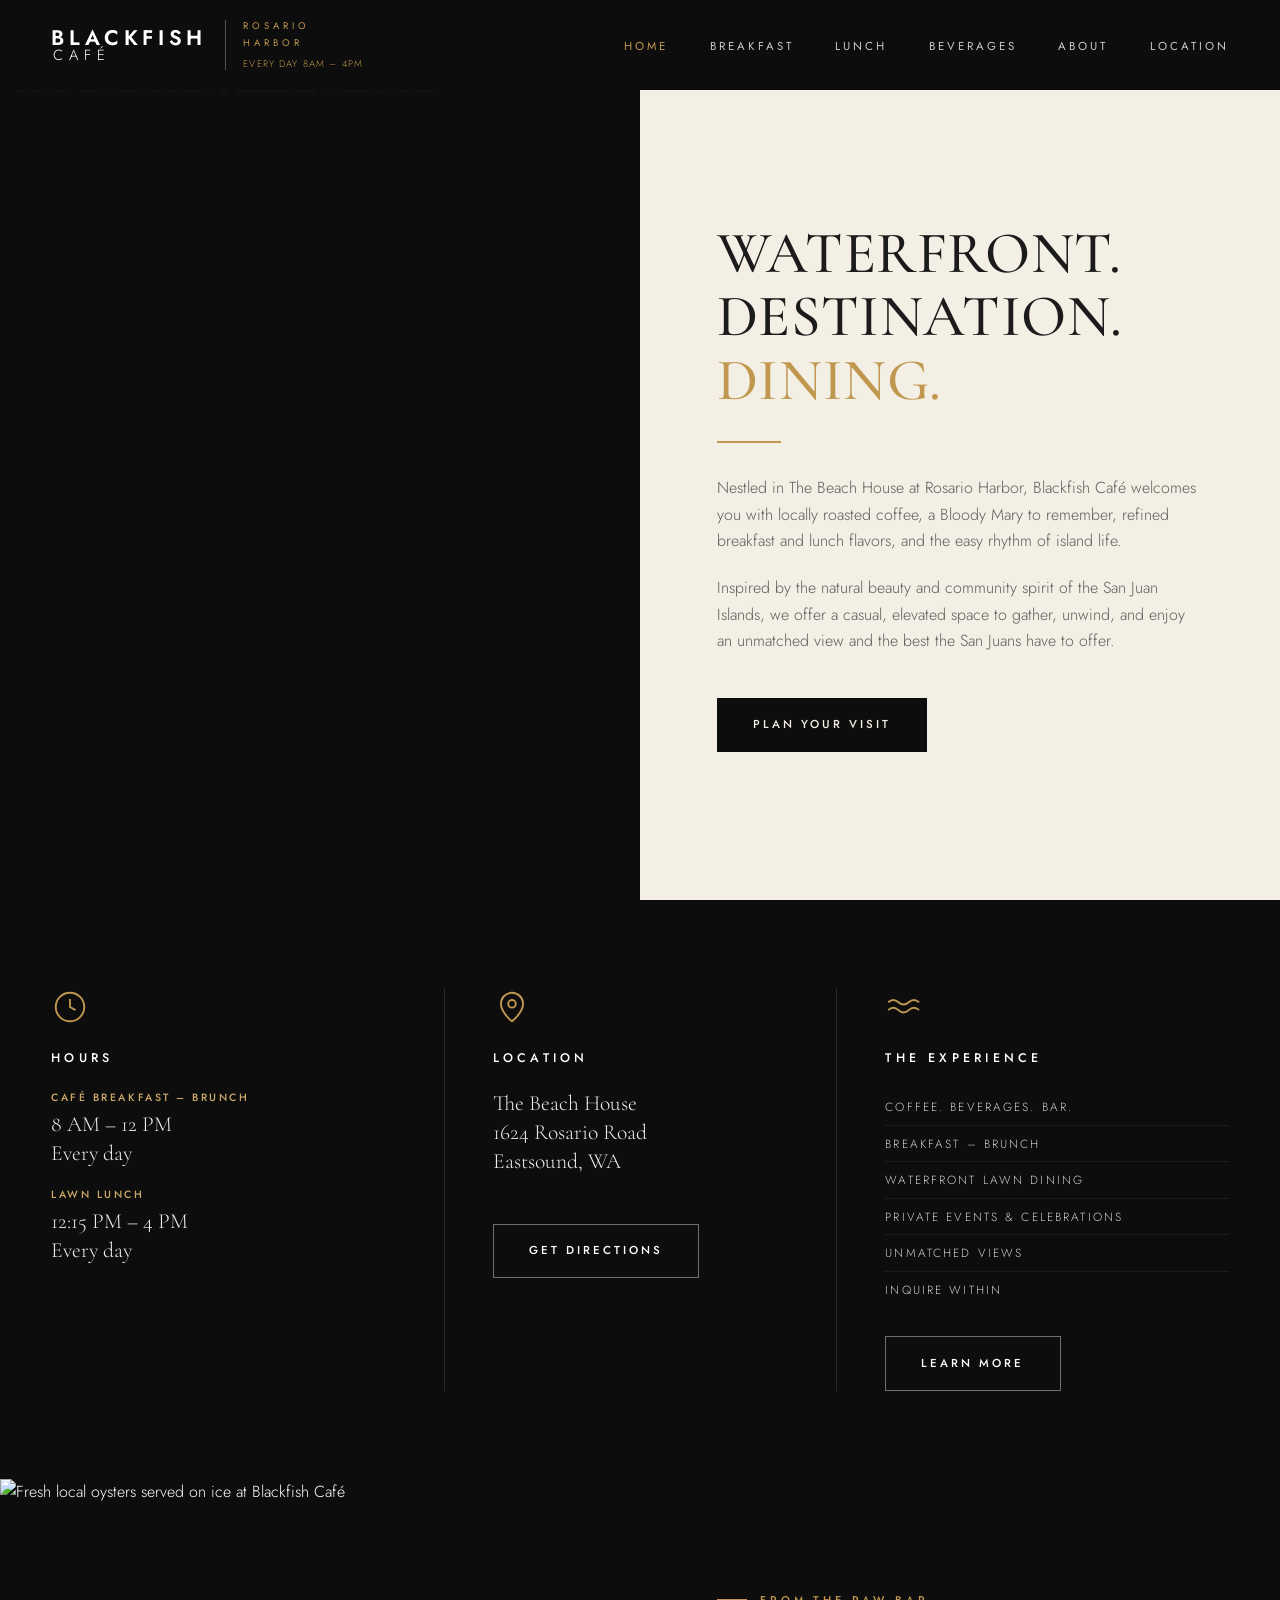
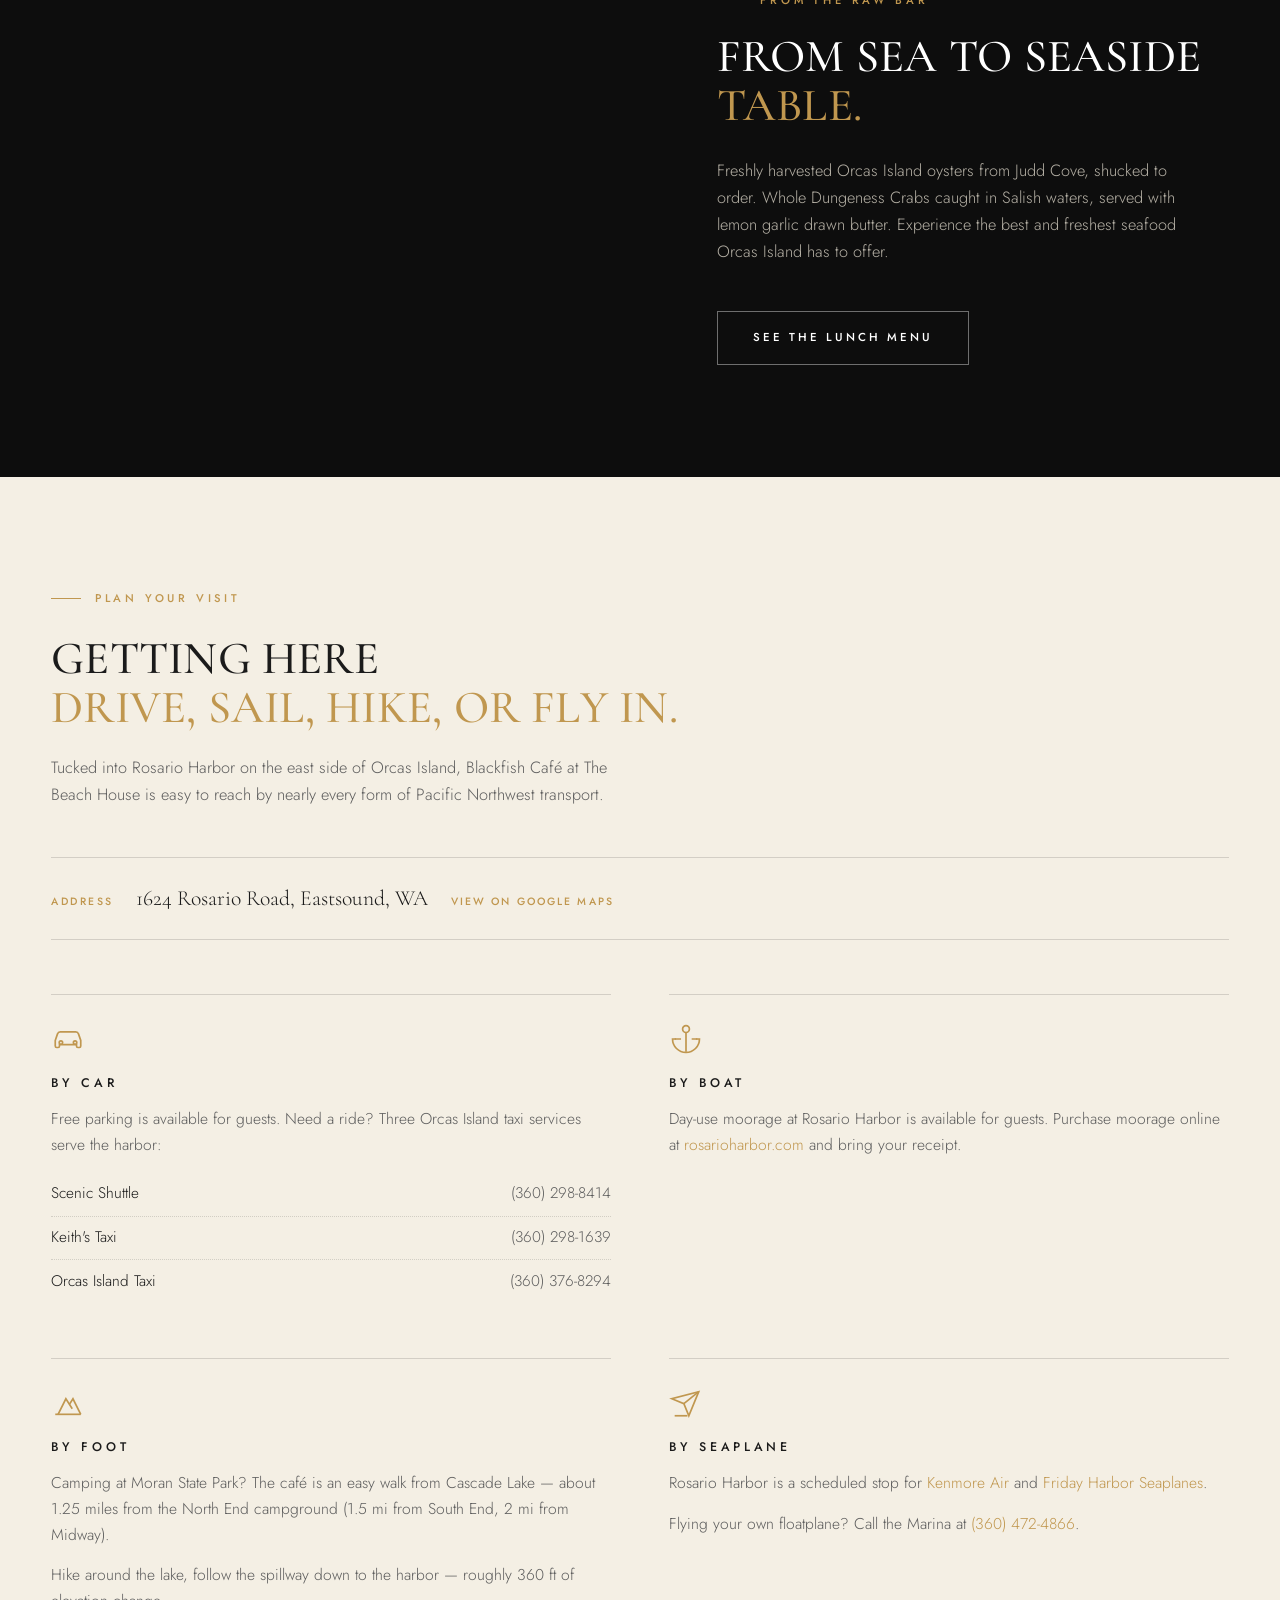
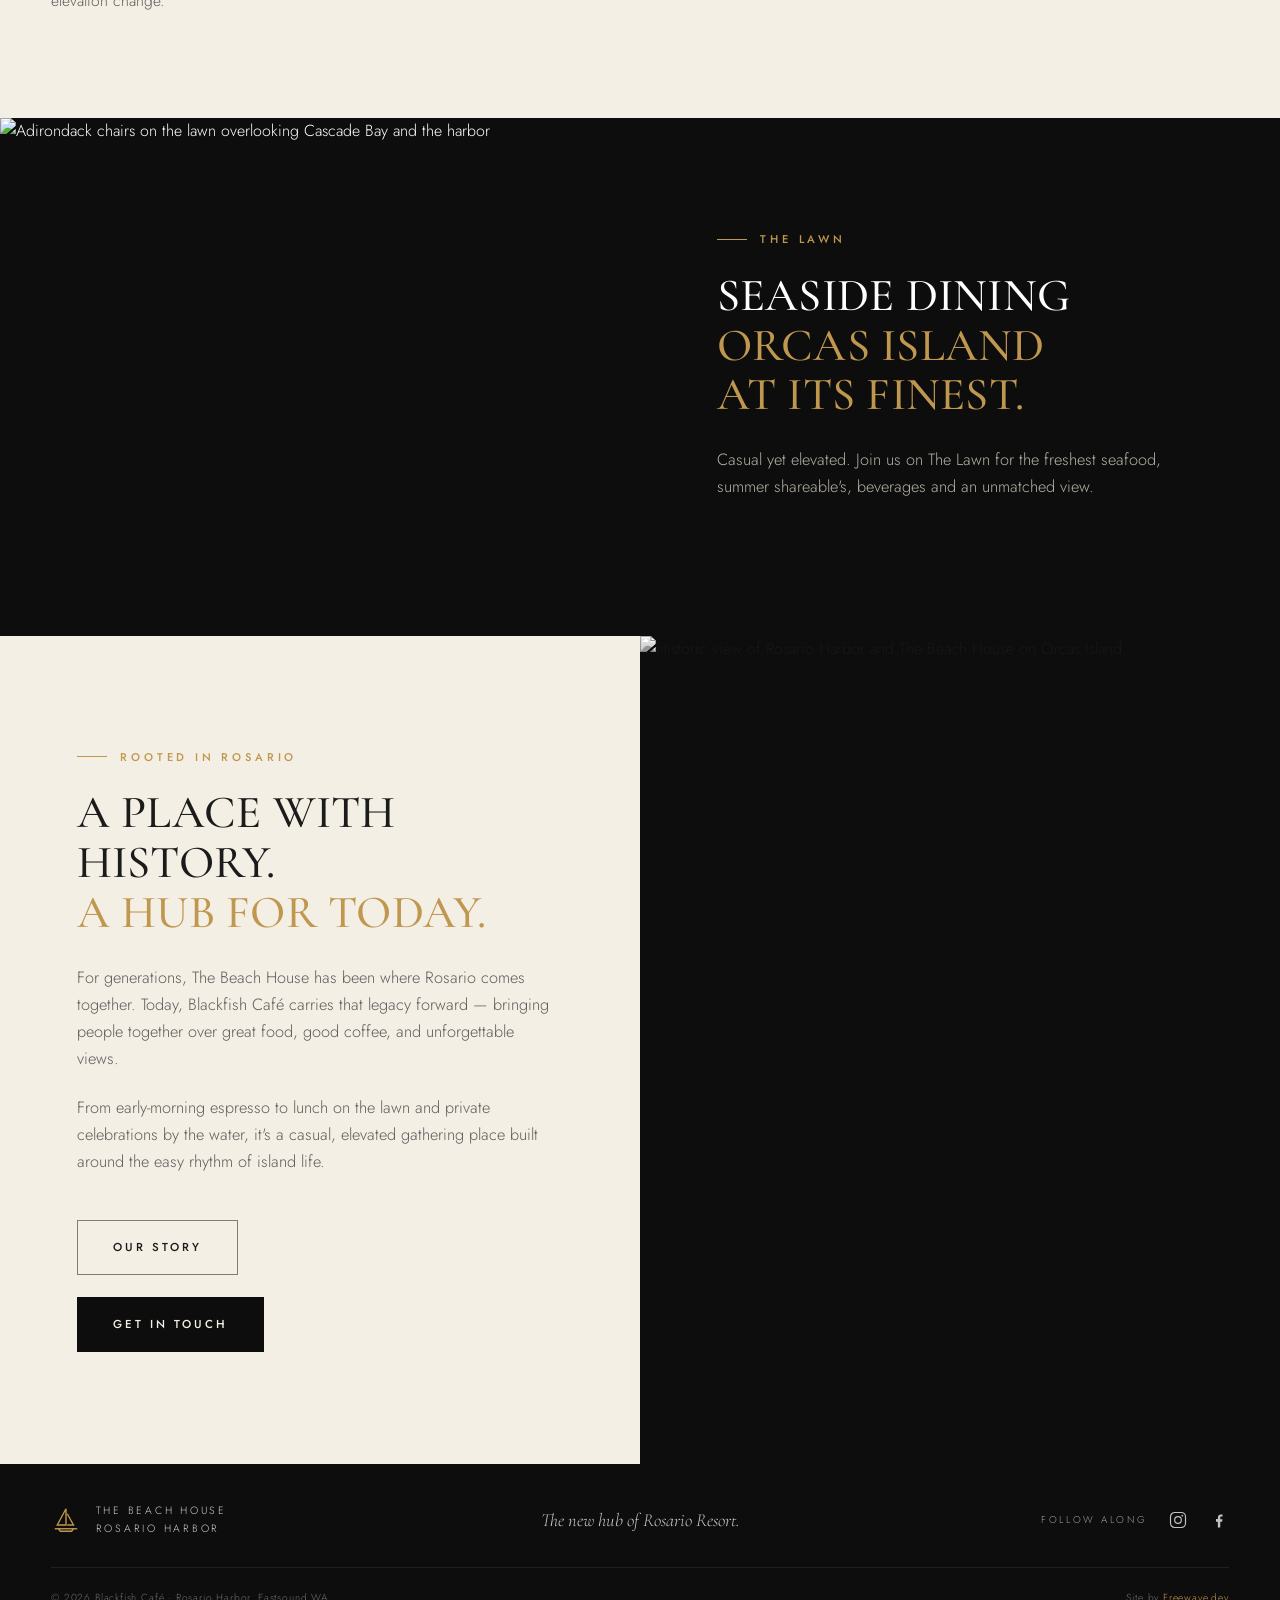
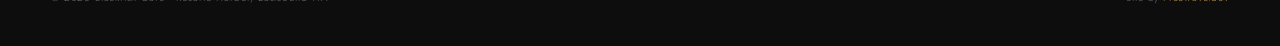
==== index.html @ 7a938ca5 "Update raw bar oyster and crab description with fresh catch details and Salish water sourcing Co-Aut" ====
<!DOCTYPE html>
<html lang="en">
<head>
<meta charset="UTF-8">
<meta name="viewport" content="width=device-width, initial-scale=1.0">
<title>Blackfish Café — Waterfront Destination Dining at Rosario Harbor</title>
<meta name="description" content="Waterfront destination dining at Blackfish Café, The Beach House at Rosario Harbor — refined breakfast and lunch on the lawn with unmatched views of the San Juan Islands in Eastsound, WA.">
<link rel="icon" type="image/svg+xml" href="/favicon.svg">
<meta name="theme-color" content="#0d0d0d">
<meta property="og:type" content="website">
<meta property="og:site_name" content="Blackfish Café">
<meta property="og:title" content="Blackfish Café — Rosario Harbor">
<meta property="og:description" content="Waterfront. Destination. Dining. The new hub of Rosario Resort — refined breakfast &amp; lunch on the lawn at The Beach House, Eastsound, WA.">
<meta property="og:url" content="https://y0o3t4.freewave.dev">
<meta property="og:image" content="https://media.freewave.dev/y0o3t4/images/og-image.jpg">
<meta property="og:image:width" content="1200">
<meta property="og:image:height" content="630">
<meta name="twitter:card" content="summary_large_image">
<meta name="twitter:title" content="Blackfish Café — Rosario Harbor">
<meta name="twitter:description" content="Waterfront. Destination. Dining. The new hub of Rosario Resort.">
<meta name="twitter:image" content="https://media.freewave.dev/y0o3t4/images/og-image.jpg">
<link rel="preconnect" href="https://fonts.googleapis.com">
<link rel="preconnect" href="https://fonts.gstatic.com" crossorigin>
<link href="https://fonts.googleapis.com/css2?family=Cormorant+Garamond:wght@400;500;600;700&family=Jost:wght@300;400;500;600&display=swap" rel="stylesheet">
<style>
:root{
  --black:#0d0d0d;
  --black-2:#141414;
  --ink:#1b1b1b;
  --cream:#f4efe4;
  --cream-2:#ece5d6;
  --muted-dark:#5d5d5d;     /* body on cream */
  --muted-light:#b6b1a6;    /* body on black */
  --gold:#c0974f;
  --gold-soft:#cba968;
  --line-dark:rgba(255,255,255,.14);
  --line-light:rgba(13,13,13,.14);
}
*{margin:0;padding:0;box-sizing:border-box}
html{scroll-behavior:smooth;scroll-padding-top:78px}
body{
  font-family:'Jost',-apple-system,BlinkMacSystemFont,sans-serif;
  background:var(--cream);
  color:var(--ink);
  font-weight:300;
  line-height:1.65;
  -webkit-font-smoothing:antialiased;
  overflow-x:hidden;
}
img{display:block;max-width:100%;height:auto}
a{color:inherit;text-decoration:none;transition:color .3s ease,opacity .3s ease}
a:focus-visible,.btn:focus-visible,.nav-toggle:focus-visible{
  outline:2px solid var(--gold);
  outline-offset:4px;
}

h1,h2,h3,h4{
  font-family:'Cormorant Garamond',Georgia,serif;
  font-weight:500;
  line-height:1.08;
  color:inherit;
}

.eyebrow{
  font-family:'Jost',sans-serif;
  font-size:.7rem;
  letter-spacing:.34em;
  text-transform:uppercase;
  font-weight:500;
  color:var(--gold);
  display:inline-flex;
  align-items:center;
  gap:.85rem;
  margin-bottom:1.4rem;
}
.eyebrow::before{
  content:"";
  width:30px;height:1px;
  background:var(--gold);
}

/* ─── BUTTONS ─── */
.btn{
  display:inline-flex;align-items:center;justify-content:center;
  font-family:'Jost',sans-serif;
  font-size:.72rem;letter-spacing:.26em;text-transform:uppercase;font-weight:500;
  padding:1.05rem 2.2rem;
  border:1px solid transparent;
  cursor:pointer;
  transition:background .35s ease,color .35s ease,border-color .35s ease;
}
.btn--solid{background:var(--black);color:var(--cream)}
.btn--solid:hover{background:var(--gold);color:var(--black)}
.btn--ghost-dark{border-color:rgba(13,13,13,.5);color:var(--ink)}
.btn--ghost-dark:hover{background:var(--black);color:var(--cream);border-color:var(--black)}
.btn--ghost-light{border-color:rgba(255,255,255,.4);color:#fff}
.btn--ghost-light:hover{background:var(--gold);color:var(--black);border-color:var(--gold)}

/* ─── LOGO LOCKUP ─── */
.lockup{display:flex;align-items:center;gap:1.1rem}
.lockup .mark{
  font-family:'Jost',sans-serif;
  line-height:.98;
  color:#fff;
}
.lockup .mark .b{
  display:block;
  font-size:1.32rem;
  font-weight:600;
  letter-spacing:.22em;
}
.lockup .mark .c{
  display:block;
  font-size:.92rem;
  font-weight:300;
  letter-spacing:.42em;
  padding-left:.1em;
}
.lockup .div{width:1px;align-self:stretch;background:rgba(255,255,255,.28);margin:.1rem 0}
.lockup .sub{
  font-family:'Jost',sans-serif;
  font-size:.6rem;
  font-weight:400;
  letter-spacing:.42em;
  color:var(--gold);
  line-height:1.7;
}
.lockup .sub span{display:block}
.lockup .sub .hours{font-weight:300;letter-spacing:.12em;margin-top:.3rem}

/* ─── NAV ─── */
.nav{
  position:fixed;top:0;left:0;right:0;z-index:60;
  display:flex;align-items:center;justify-content:space-between;
  padding:1.15rem 3.2rem;
  background:var(--black);
}
.nav ul{list-style:none;display:flex;gap:2.6rem;align-items:center}
.nav ul a{
  color:rgba(255,255,255,.78);
  font-size:.72rem;letter-spacing:.26em;text-transform:uppercase;font-weight:400;
}
.nav ul a:hover{color:#fff}
.nav ul a.active{color:var(--gold)}
.nav-toggle{display:none;background:none;border:0;cursor:pointer;flex-direction:column;gap:5px;padding:.4rem}
.nav-toggle span{width:24px;height:1.5px;background:#fff;display:block;transition:.3s}

/* ─── HERO ─── */
.hero{
  display:grid;
  grid-template-columns:1fr 1fr;
  min-height:100vh;
  padding-top:74px;
  background:var(--black);
}
.hero-photo{
  position:relative;
  overflow:hidden;
  background:var(--black);
}
.hero-photo img{
  position:absolute;inset:0;
  width:100%;height:100%;object-fit:cover;
  object-position:left center;
  animation:slowZoom 18s ease-out forwards;
}
@keyframes slowZoom{from{transform:scale(1.06)}to{transform:scale(1)}}
.hero-copy{
  background:var(--cream);
  display:flex;flex-direction:column;justify-content:center;
  padding:5rem 6vw;
}
.hero-copy h1{
  font-size:clamp(2.8rem,4.6vw,4.6rem);
  text-transform:uppercase;
  letter-spacing:.01em;
  font-weight:500;
  color:var(--ink);
}
.hero-copy h1 .bay{color:var(--gold)}
.hero-rule{width:64px;height:2px;background:var(--gold);margin:1.8rem 0 2rem}
.hero-copy p{
  color:var(--muted-dark);
  font-size:1rem;
  max-width:30rem;
  margin-bottom:1.3rem;
}
.hero-copy .btn{margin-top:1.4rem;align-self:flex-start}
.hero-inner{animation:rise 1.2s cubic-bezier(.16,1,.3,1) both}
@keyframes rise{from{opacity:0;transform:translateY(26px)}to{opacity:1;transform:translateY(0)}}

/* ─── SHOWCASE PHOTO ─── */
.showcase{position:relative;overflow:hidden;min-height:52vh;background:var(--black)}
.showcase img{
  width:100%;height:100%;object-fit:cover;
  filter:blur(1px) saturate(1.15) brightness(1.02) contrast(.98);
}

/* ─── INFO BAND ─── */
.band{
  background:var(--black);
  color:#fff;
  padding:5.5rem 3.2rem;
}
.band-grid{
  max-width:1180px;margin:0 auto;
  display:grid;
  grid-template-columns:repeat(3,1fr);
  gap:0;
}
.band-col{
  padding:0 3rem;
  border-left:1px solid rgba(255,255,255,.12);
}
.band-col:first-child{border-left:0;padding-left:0}
.band-col:last-child{padding-right:0}
.band-col .ico{
  width:38px;height:38px;color:var(--gold);margin-bottom:1.6rem;
}
.band-col .ico svg{width:100%;height:100%;display:block}
.band-col h3{
  font-family:'Jost',sans-serif;
  font-size:.78rem;letter-spacing:.34em;text-transform:uppercase;font-weight:500;
  color:#fff;margin-bottom:1.5rem;
}
.band-line{margin-bottom:1.15rem}
.band-line .t{
  font-family:'Jost',sans-serif;
  font-size:.66rem;letter-spacing:.24em;text-transform:uppercase;
  color:var(--gold-soft);font-weight:500;margin-bottom:.2rem;
}
.band-line .v{
  font-family:'Cormorant Garamond',serif;
  font-size:1.35rem;color:rgba(255,255,255,.92);line-height:1.35;
}
.exp-list{list-style:none}
.exp-list li{
  font-family:'Jost',sans-serif;
  font-size:.74rem;letter-spacing:.18em;text-transform:uppercase;
  color:rgba(255,255,255,.8);font-weight:300;
  padding:.5rem 0;border-bottom:1px dotted rgba(255,255,255,.12);
}
.exp-list li:last-child{border-bottom:0}
.exp-list a{color:inherit;text-decoration:none;transition:color .2s ease}
.exp-list a:hover{color:var(--gold)}
.band-col .btn{margin-top:1.8rem}

/* ─── PHOTO STRIP ─── */
.strip{display:grid;grid-template-columns:repeat(2,1fr);gap:2rem;max-width:800px;margin:0 auto}
.strip a{position:relative;aspect-ratio:3/4;overflow:hidden;background:var(--black)}
.strip img{
  width:100%;height:100%;object-fit:cover;
  transition:transform 1.5s cubic-bezier(.16,1,.3,1),filter .6s;
}
.strip a:hover img{transform:scale(1.07)}
.strip img.bw{filter:saturate(1.35) brightness(1.05) contrast(1.03)}

/* ─── HISTORY ─── */
.history{
  display:grid;
  grid-template-columns:1fr 1fr;
  align-items:stretch;
  background:var(--cream);
}
.history-copy{
  padding:7rem 6vw;
  display:flex;flex-direction:column;justify-content:center;
}
.history-copy h2{
  font-size:clamp(2.2rem,3.6vw,3.4rem);
  text-transform:uppercase;letter-spacing:.005em;
  margin-bottom:1.7rem;
}
.history-copy h2 .alt{color:var(--gold);display:block}
.history-copy p{color:var(--muted-dark);font-size:1.02rem;max-width:30rem;margin-bottom:1.4rem}
.history-copy .btn{align-self:flex-start;margin-top:1.4rem}
.history-photo{position:relative;overflow:hidden;min-height:420px;background:var(--black)}
.history-photo img{
  position:absolute;inset:0;width:100%;height:100%;object-fit:cover;
  filter:grayscale(1) contrast(1.04);
}

/* ─── RAW BAR ─── */
.feature{
  display:grid;
  grid-template-columns:1fr 1fr;
  align-items:stretch;
  background:var(--black);
  color:#fff;
}
.feature-photo{position:relative;overflow:hidden;min-height:420px}
.feature-photo img{
  position:absolute;inset:0;width:100%;height:100%;object-fit:cover;
  filter:saturate(1.15) contrast(1.03);
}
.feature-photo--contain img{object-position:center 75%}
.feature-copy{
  padding:7rem 6vw;
  display:flex;flex-direction:column;justify-content:center;
}
.feature-copy h2{
  font-size:clamp(2.2rem,3.6vw,3.4rem);
  text-transform:uppercase;letter-spacing:.005em;
  color:#fff;margin-bottom:1.7rem;
}
.feature-copy h2 .alt{color:var(--gold);display:block}
.feature-copy p{color:var(--muted-light);font-size:1.02rem;max-width:30rem;margin-bottom:1.4rem}
.feature-copy .btn{align-self:flex-start;margin-top:1.4rem}

/* ─── FOOTER ─── */
footer{
  background:var(--black);color:rgba(255,255,255,.7);
  padding:2.4rem 3.2rem;
}
.footer-grid{
  max-width:1180px;margin:0 auto;
  display:grid;grid-template-columns:1fr auto 1fr;align-items:center;gap:2rem;
}
.footer-brand{display:flex;align-items:center;gap:.9rem}
.footer-brand .sail{width:30px;height:30px;color:var(--gold)}
.footer-brand .txt{
  font-family:'Jost',sans-serif;
  font-size:.66rem;letter-spacing:.26em;text-transform:uppercase;line-height:1.7;color:rgba(255,255,255,.8);
}
.footer-tag{
  font-family:'Cormorant Garamond',serif;font-style:italic;
  font-size:1.15rem;color:rgba(255,255,255,.78);text-align:center;white-space:nowrap;
}
.footer-social{display:flex;align-items:center;justify-content:flex-end;gap:1.3rem}
.footer-social .lbl{
  font-family:'Jost',sans-serif;font-size:.62rem;letter-spacing:.26em;text-transform:uppercase;color:rgba(255,255,255,.6);
}
.footer-social a{color:rgba(255,255,255,.75);width:20px;height:20px;display:block}
.footer-social a:hover{color:var(--gold)}
.footer-social svg{width:100%;height:100%}
.footer-legal{
  max-width:1180px;margin:1.8rem auto 0;padding-top:1.4rem;
  border-top:1px solid rgba(255,255,255,.08);
  display:flex;justify-content:space-between;
  font-size:.64rem;letter-spacing:.08em;color:rgba(255,255,255,.4);
}
.footer-legal a{color:var(--gold)}

/* ─── GETTING HERE ─── */
.arrive{background:var(--cream);padding:6.5rem 3.2rem}
.arrive-inner{max-width:1180px;margin:0 auto}
.arrive-head{max-width:44rem;margin-bottom:3rem}
.arrive-head h2{
  font-size:clamp(2.2rem,3.6vw,3.4rem);
  text-transform:uppercase;letter-spacing:.005em;margin:.2rem 0 1.4rem;
}
.arrive-head h2 .alt{color:var(--gold);display:block}
.arrive-head p{color:var(--muted-dark);font-size:1.02rem;max-width:36rem}
.arrive-address{
  display:flex;flex-wrap:wrap;align-items:baseline;gap:.6rem 1.4rem;
  border-top:1px solid var(--line-light);border-bottom:1px solid var(--line-light);
  padding:1.4rem 0;margin-bottom:3.4rem;
}
.arrive-address .t{
  font-family:'Jost',sans-serif;font-size:.66rem;letter-spacing:.24em;text-transform:uppercase;
  color:var(--gold);font-weight:500;
}
.arrive-address .v{font-family:'Cormorant Garamond',serif;font-size:1.35rem;color:var(--ink)}
.arrive-address .link{
  font-family:'Jost',sans-serif;font-size:.66rem;letter-spacing:.2em;text-transform:uppercase;
  color:var(--gold);font-weight:500;
}
.arrive-address .link:hover{color:var(--ink)}
.arrive-grid{display:grid;grid-template-columns:repeat(2,1fr);gap:3rem 3.6rem}
.arrive-card{border-top:1px solid var(--line-light);padding-top:1.7rem}
.arrive-card .ico{width:34px;height:34px;color:var(--gold);margin-bottom:1.3rem}
.arrive-card .ico svg{width:100%;height:100%;display:block}
.arrive-card h3{
  font-family:'Jost',sans-serif;font-size:.78rem;letter-spacing:.3em;text-transform:uppercase;
  font-weight:500;color:var(--ink);margin-bottom:1rem;
}
.arrive-card p{color:var(--muted-dark);font-size:.98rem;margin-bottom:.9rem}
.arrive-card p:last-child{margin-bottom:0}
.arrive-card a{color:var(--gold)}
.arrive-card a:hover{color:var(--ink)}
.arrive-card .note{font-size:.82rem;line-height:1.6;color:var(--muted-dark);opacity:.82}
.arrive-list{list-style:none;margin:.2rem 0 .4rem}
.arrive-list li{
  display:flex;justify-content:space-between;gap:1.2rem;
  padding:.55rem 0;border-bottom:1px dotted var(--line-light);
  font-size:.96rem;color:var(--ink);
}
.arrive-list li:last-child{border-bottom:0}
.arrive-list .num{color:var(--muted-dark);white-space:nowrap}

/* ─── RESPONSIVE ─── */
@media (max-width:900px){
  .nav{padding:1rem 1.4rem}
  .nav ul{
    position:fixed;top:0;right:0;height:100vh;width:min(78vw,300px);
    flex-direction:column;align-items:flex-start;justify-content:center;gap:1.8rem;
    background:var(--black-2);padding:3rem 2.2rem;
    transform:translateX(100%);transition:transform .4s cubic-bezier(.16,1,.3,1);
    border-left:1px solid rgba(255,255,255,.1);
  }
  .nav ul.open{transform:translateX(0)}
  .nav ul a{font-size:.9rem}
  .nav-toggle{display:flex;z-index:70}
  .nav-toggle.open span:nth-child(1){transform:translateY(6.5px) rotate(45deg)}
  .nav-toggle.open span:nth-child(2){opacity:0}
  .nav-toggle.open span:nth-child(3){transform:translateY(-6.5px) rotate(-45deg)}
  .hero{grid-template-columns:1fr;min-height:0}
  .hero-photo{min-height:56vh}
  .showcase{min-height:36vh}
  .hero-copy{padding:4rem 2rem}
  .band{padding:3.5rem 1.6rem}
  .band-grid{grid-template-columns:1fr;gap:0}
  .band-col{border-left:0;border-top:1px solid rgba(255,255,255,.12);padding:3rem 0;text-align:center}
  .band-col:first-child{border-top:0;padding-top:0}
  .band-col:last-child{padding-right:0}
  .band-col .ico{margin-left:auto;margin-right:auto}
  .strip{
    display:flex;
    gap:12px;
    overflow-x:auto;
    scroll-snap-type:x mandatory;
    scroll-padding-left:1.4rem;
    -webkit-overflow-scrolling:touch;
    scrollbar-width:none;
    padding:1.6rem 1.4rem;
  }
  .strip::-webkit-scrollbar{display:none}
  .strip a{flex:0 0 78%;aspect-ratio:3/4;scroll-snap-align:start;border-radius:3px}
  .history{grid-template-columns:1fr}
  .history-copy{padding:4rem 2rem;order:1}
  .history-photo{order:2;min-height:300px}
  .feature{grid-template-columns:1fr}
  .feature-copy{padding:4rem 2rem;order:1}
  .feature-photo{order:2;min-height:300px}
  .feature-photo--contain{min-height:0;aspect-ratio:4/3}
  .feature-photo--contain img{object-fit:contain;object-position:center 75%}
  .arrive{padding:4rem 1.6rem}
  .arrive-grid{grid-template-columns:1fr;gap:0}
  .arrive-card{padding-top:2rem;margin-top:2rem}
  .arrive-card:first-child{margin-top:0}
  .footer-grid{grid-template-columns:1fr;justify-items:center;text-align:center;gap:1.4rem}
  .footer-social{justify-content:center}
  .footer-tag{white-space:normal}
  .footer-legal{flex-direction:column;gap:.5rem;text-align:center;align-items:center}
}
@media (max-width:520px){
  .hero-copy h1{font-size:2.4rem}
  .strip a{flex-basis:82%}
}
@media (prefers-reduced-motion:reduce){
  *{animation:none!important;transition:none!important}
}
</style>
</head>
<body id="top">

<nav class="nav">
  <a href="#top" class="lockup" aria-label="Blackfish Café, Rosario Harbor — home">
    <span class="mark"><span class="b">BLACKFISH</span><span class="c">CAFÉ</span></span>
    <span class="div"></span>
    <span class="sub"><span>ROSARIO</span><span>HARBOR</span><span class="hours">EVERY DAY 8AM – 4PM</span></span>
  </a>
  <button class="nav-toggle" aria-label="Menu" aria-expanded="false">
    <span></span><span></span><span></span>
  </button>
  <ul>
    <li><a href="#top" class="active">Home</a></li>
    <li><a href="menu.html">Breakfast</a></li>
    <li><a href="lunch.html">Lunch</a></li>
    <li><a href="beverages.html">Beverages</a></li>
    <li><a href="#about">About</a></li>
    <li><a href="#location">Location</a></li>
  </ul>
</nav>

<header class="hero">
  <div class="hero-photo">
    <img src="https://media.freewave.dev/y0o3t4/images/deck-view.webp" alt="Blackfish Café deck overlooking Cascade Bay at Rosario Harbor" fetchpriority="high">
  </div>
  <div class="hero-copy">
    <div class="hero-inner">
      <h1>Waterfront.<br>Destination.<br><span class="bay">Dining.</span></h1>
      <div class="hero-rule"></div>
      <p>Nestled in The Beach House at Rosario Harbor, Blackfish Café welcomes you with locally roasted coffee, a Bloody Mary to remember, refined breakfast and lunch flavors, and the easy rhythm of island life.</p>
      <p>Inspired by the natural beauty and community spirit of the San Juan Islands, we offer a casual, elevated space to gather, unwind, and enjoy an unmatched view and the best the San Juans have to offer.</p>
      <a class="btn btn--solid" href="#location">Plan Your Visit</a>
    </div>
  </div>
</header>


<section class="band" id="location">
  <div class="band-grid">
    <div class="band-col">
      <div class="ico" aria-hidden="true">
        <svg viewBox="0 0 24 24" fill="none" stroke="currentColor" stroke-width="1.2"><circle cx="12" cy="12" r="9"/><path d="M12 7v5l3.5 2"/></svg>
      </div>
      <h3>Hours</h3>
      <div class="band-line">
        <div class="t">CAFÉ BREAKFAST – BRUNCH</div>
        <div class="v">8 AM – 12 PM<br>Every day</div>
      </div>
      <div class="band-line">
        <div class="t">Lawn Lunch</div>
        <div class="v">12:15 PM – 4 PM<br>Every day</div>
      </div>
    </div>

    <div class="band-col">
      <div class="ico" aria-hidden="true">
        <svg viewBox="0 0 24 24" fill="none" stroke="currentColor" stroke-width="1.2"><path d="M12 21s7-5.5 7-11a7 7 0 1 0-14 0c0 5.5 7 11 7 11z"/><circle cx="12" cy="10" r="2.4"/></svg>
      </div>
      <h3>Location</h3>
      <div class="band-line">
        <div class="v">The Beach House<br>1624 Rosario Road<br>Eastsound, WA</div>
      </div>
      <a class="btn btn--ghost-light" href="https://www.google.com/maps/dir/?api=1&amp;destination=Blackfish+Cafe+Rosario+Harbor+Eastsound+WA" target="_blank" rel="noopener">Get Directions</a>
    </div>

    <div class="band-col">
      <div class="ico" aria-hidden="true">
        <svg viewBox="0 0 24 24" fill="none" stroke="currentColor" stroke-width="1.2"><path d="M2 9c2.2-2 4.3-2 6.5 0s4.3 2 6.5 0 4.3-2 6.5 0"/><path d="M2 14c2.2-2 4.3-2 6.5 0s4.3 2 6.5 0 4.3-2 6.5 0"/></svg>
      </div>
      <h3>The Experience</h3>
      <ul class="exp-list">
        <li>Coffee. Beverages. Bar.</li>
        <li>Breakfast &ndash; Brunch</li>
        <li>Waterfront Lawn Dining</li>
        <li>Private Events &amp; Celebrations</li>
        <li>Unmatched Views</li>
        <li><a href="mailto:hello@thebeachhouserosario.com">Inquire Within</a></li>
      </ul>
      <a class="btn btn--ghost-light" href="#about">Learn More</a>
    </div>
  </div>
</section>

<section class="feature" aria-label="From the raw bar">
  <div class="feature-photo">
    <img src="https://media.freewave.dev/y0o3t4/images/oysters-on-ice.webp" alt="Fresh local oysters served on ice at Blackfish Café" loading="lazy" decoding="async">
  </div>
  <div class="feature-copy">
    <span class="eyebrow">From the Raw Bar</span>
    <h2>From Sea to Seaside<span class="alt">Table.</span></h2>
    <p>Freshly harvested Orcas Island oysters from Judd Cove, shucked to order. Whole Dungeness Crabs caught in Salish waters, served with lemon garlic drawn butter. Experience the best and freshest seafood Orcas Island has to offer.</p>
    <a class="btn btn--ghost-light" href="lunch.html">See the Lunch Menu</a>
  </div>
</section>

<section class="arrive" aria-labelledby="getting-here">
  <div class="arrive-inner">
    <div class="arrive-head">
      <span class="eyebrow">Plan Your Visit</span>
      <h2 id="getting-here">Getting Here<span class="alt">Drive, sail, hike, or fly in.</span></h2>
      <p>Tucked into Rosario Harbor on the east side of Orcas Island, Blackfish Café at The Beach House is easy to reach by nearly every form of Pacific Northwest transport.</p>
    </div>

    <div class="arrive-address">
      <span class="t">Address</span>
      <span class="v">1624 Rosario Road, Eastsound, WA</span>
      <a class="link" href="https://maps.google.com/?q=1624+Rosario+Road+Eastsound+WA+98245" target="_blank" rel="noopener">View on Google Maps</a>
    </div>

    <div class="arrive-grid">
      <div class="arrive-card">
        <div class="ico" aria-hidden="true">
          <svg viewBox="0 0 24 24" fill="none" stroke="currentColor" stroke-width="1.2"><path d="M3 13l1.6-4.6A2 2 0 0 1 6.5 7h11a2 2 0 0 1 1.9 1.4L21 13v4a1 1 0 0 1-1 1h-1a1 1 0 0 1-1-1v-1H6v1a1 1 0 0 1-1 1H4a1 1 0 0 1-1-1z"/><circle cx="7" cy="14.5" r="1.2"/><circle cx="17" cy="14.5" r="1.2"/></svg>
        </div>
        <h3>By Car</h3>
        <p>Free parking is available for guests. Need a ride? Three Orcas Island taxi services serve the harbor:</p>
        <ul class="arrive-list">
          <li>Scenic Shuttle <span class="num">(360) 298-8414</span></li>
          <li>Keith's Taxi <span class="num">(360) 298-1639</span></li>
          <li>Orcas Island Taxi <span class="num">(360) 376-8294</span></li>
        </ul>
      </div>

      <div class="arrive-card">
        <div class="ico" aria-hidden="true">
          <svg viewBox="0 0 24 24" fill="none" stroke="currentColor" stroke-width="1.2"><circle cx="12" cy="5" r="2.4"/><path d="M12 7.4V21"/><path d="M5 12H2.5a9.5 9.5 0 0 0 19 0H19"/><path d="M8.5 12H4M16 12h4"/></svg>
        </div>
        <h3>By Boat</h3>
        <p>Day-use moorage at Rosario Harbor is available for guests. Purchase moorage online at <a href="https://rosarioharbor.com" target="_blank" rel="noopener">rosarioharbor.com</a> and bring your receipt.</p>
      </div>

      <div class="arrive-card">
        <div class="ico" aria-hidden="true">
          <svg viewBox="0 0 24 24" fill="none" stroke="currentColor" stroke-width="1.2"><path d="M3 20h18"/><path d="m5 20 5.5-11L15 16"/><path d="m13 13 2.5-4L21 20"/></svg>
        </div>
        <h3>By Foot</h3>
        <p>Camping at Moran State Park? The café is an easy walk from Cascade Lake — about 1.25 miles from the North End campground (1.5 mi from South End, 2 mi from Midway).</p>
        <p>Hike around the lake, follow the spillway down to the harbor — roughly 360 ft of elevation change.</p>
      </div>

      <div class="arrive-card">
        <div class="ico" aria-hidden="true">
          <svg viewBox="0 0 24 24" fill="none" stroke="currentColor" stroke-width="1.2"><path d="M21 4 10.5 12.5"/><path d="M21 4 14 21l-3.5-8.5L2 9z"/><path d="M4 21h9"/></svg>
        </div>
        <h3>By Seaplane</h3>
        <p>Rosario Harbor is a scheduled stop for <a href="https://www.kenmoreair.com" target="_blank" rel="noopener">Kenmore Air</a> and <a href="https://fridayharborseaplanes.com" target="_blank" rel="noopener">Friday Harbor Seaplanes</a>.</p>
        <p>Flying your own floatplane? Call the Marina at <a href="tel:+13604724866">(360) 472-4866</a>.</p>
      </div>
    </div>
  </div>
</section>

<section class="feature" aria-label="The Lawn">
  <div class="feature-photo feature-photo--contain">
    <img src="https://media.freewave.dev/y0o3t4/images/thelawn.at.rosario.harbor.seafood.san.juans.webp" alt="Adirondack chairs on the lawn overlooking Cascade Bay and the harbor" loading="lazy" decoding="async">
  </div>
  <div class="feature-copy">
    <span class="eyebrow">The Lawn</span>
    <h2>Seaside Dining<span class="alt">Orcas Island<br>at its finest.</span></h2>
    <p>Casual yet elevated. Join us on The Lawn for the freshest seafood, summer shareable's, beverages and an unmatched view.</p>
  </div>
</section>

<section class="history" id="about">
  <div class="history-copy">
    <span class="eyebrow">Rooted in Rosario</span>
    <h2>A place with history.<span class="alt">A hub for today.</span></h2>
    <p>For generations, The Beach House has been where Rosario comes together. Today, Blackfish Café carries that legacy forward — bringing people together over great food, good coffee, and unforgettable views.</p>
    <p>From early-morning espresso to lunch on the lawn and private celebrations by the water, it's a casual, elevated gathering place built around the easy rhythm of island life.</p>
    <a class="btn btn--ghost-dark" href="#location">Our Story</a>
    <a class="btn btn--solid" href="mailto:hello@thebeachhouserosario.com">Get In Touch</a>
  </div>
  <div class="history-photo">
    <img src="https://media.freewave.dev/y0o3t4/images/historic-rosario.webp" alt="Historic view of Rosario Harbor and The Beach House on Orcas Island" loading="lazy" decoding="async">
  </div>
</section>

<footer>
  <div class="footer-grid">
    <div class="footer-brand">
      <span class="sail" aria-hidden="true">
        <svg viewBox="0 0 24 24" fill="none" stroke="currentColor" stroke-width="1.1"><path d="M12 3 5 16h7V3z"/><path d="M13 7l5 9h-5"/><path d="M3 19h18"/><path d="M6 19l1.5 2h9l1.5-2"/></svg>
      </span>
      <span class="txt">The Beach House<br>Rosario Harbor</span>
    </div>
    <div class="footer-tag">The new hub of Rosario Resort.</div>
    <div class="footer-social">
      <span class="lbl">Follow Along</span>
      <a href="https://instagram.com" target="_blank" rel="noopener" aria-label="Instagram">
        <svg viewBox="0 0 24 24" fill="none" stroke="currentColor" stroke-width="1.4"><rect x="3" y="3" width="18" height="18" rx="5"/><circle cx="12" cy="12" r="4"/><circle cx="17.2" cy="6.8" r="1" fill="currentColor" stroke="none"/></svg>
      </a>
      <a href="https://facebook.com" target="_blank" rel="noopener" aria-label="Facebook">
        <svg viewBox="0 0 24 24" fill="currentColor"><path d="M13.5 21v-7h2.3l.4-2.8h-2.7V9.3c0-.8.2-1.4 1.4-1.4h1.4V5.4c-.7-.1-1.4-.1-2.1-.1-2.1 0-3.5 1.3-3.5 3.6v2H8.4V14h2.2v7h2.9z"/></svg>
      </a>
    </div>
  </div>
  <div class="footer-legal">
    <span>© 2026 Blackfish Café · Rosario Harbor, Eastsound WA</span>
    <span>Site by <a href="https://freewave.dev" target="_blank" rel="noopener">Freewave.dev</a></span>
  </div>
</footer>

<script>
(function(){
  var toggle=document.querySelector('.nav-toggle');
  var menu=document.querySelector('.nav ul');
  toggle.addEventListener('click',function(){
    var open=menu.classList.toggle('open');
    toggle.classList.toggle('open',open);
    toggle.setAttribute('aria-expanded',open);
  });
  menu.querySelectorAll('a').forEach(function(a){
    a.addEventListener('click',function(){
      menu.classList.remove('open');toggle.classList.remove('open');
      toggle.setAttribute('aria-expanded','false');
    });
  });
})();
</script>
</body>
</html>
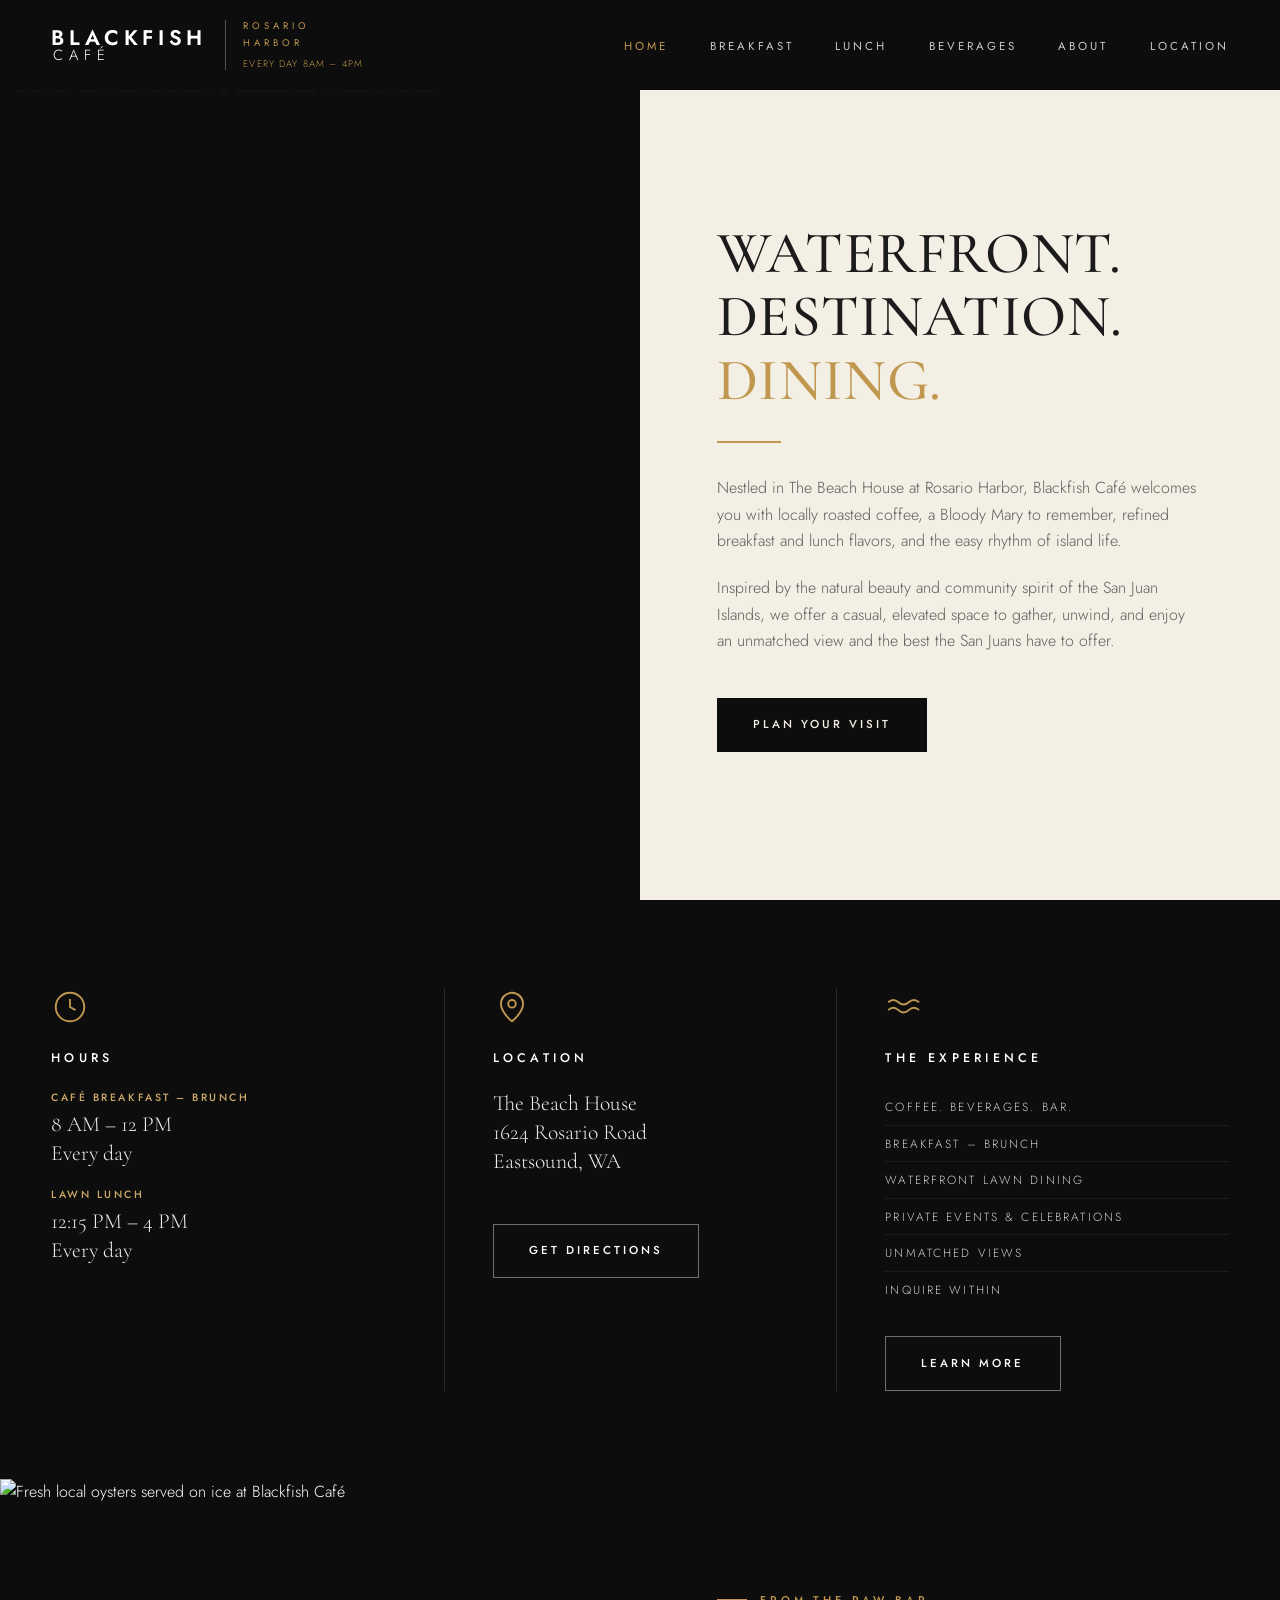
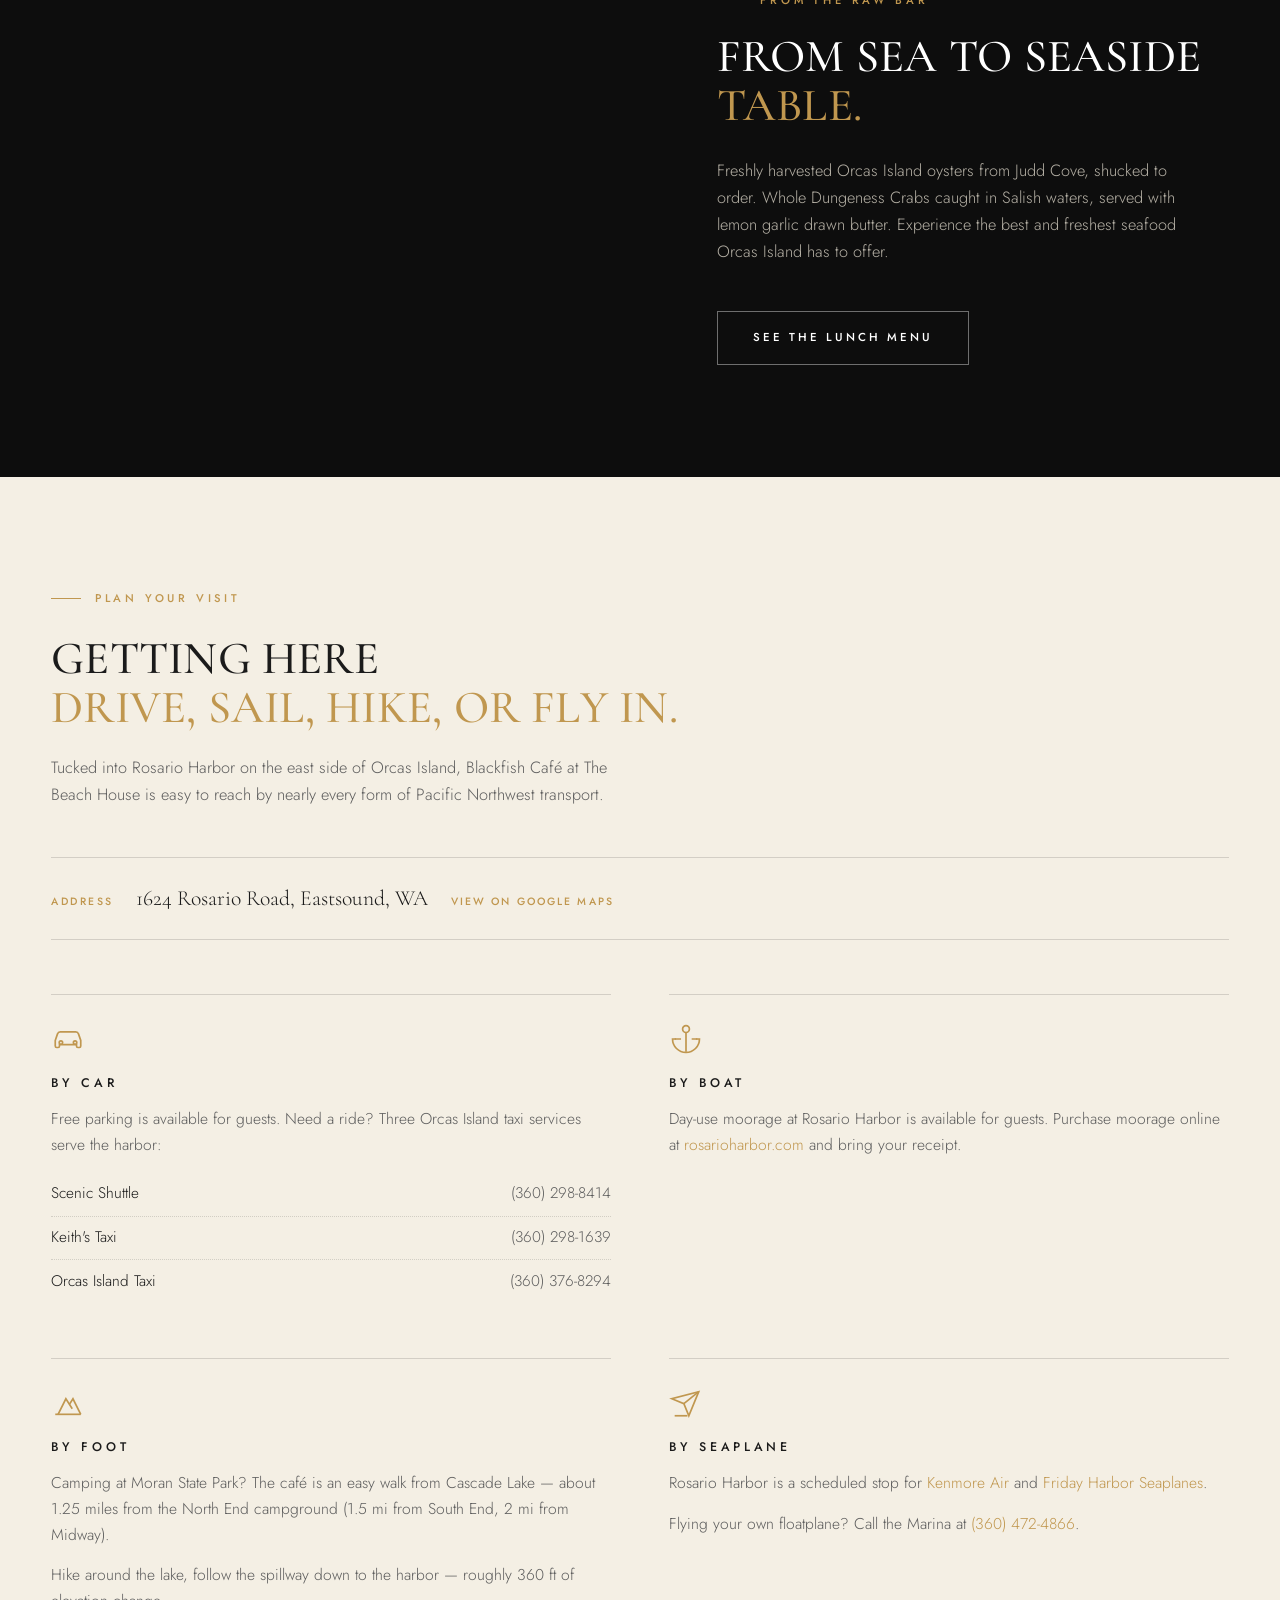
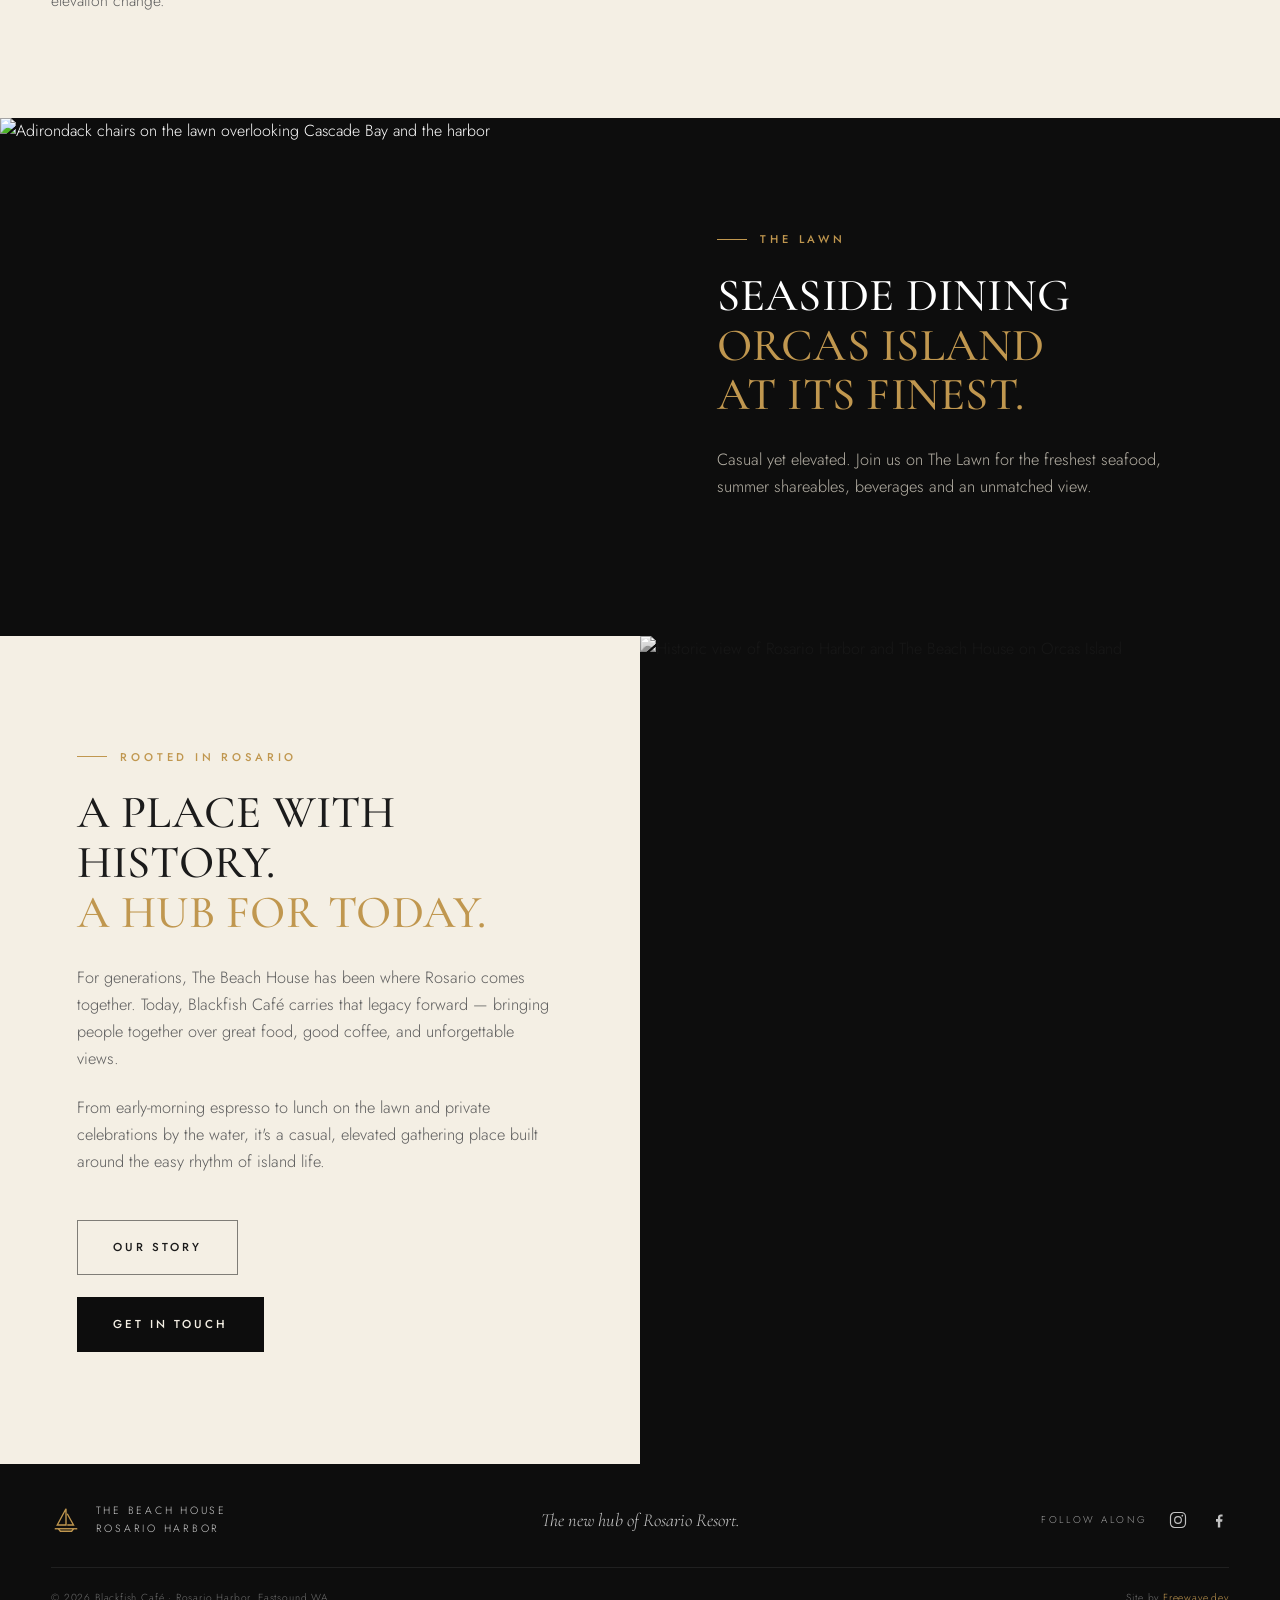
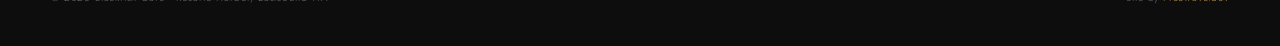
==== commit 0f5afdf7: "Fix typo: 'shareable's' to 'shareables' in The Lawn section" ====
--- a/index.html
+++ b/index.html
@@ -611,7 +611,7 @@
   <div class="feature-copy">
     <span class="eyebrow">The Lawn</span>
     <h2>Seaside Dining<span class="alt">Orcas Island<br>at its finest.</span></h2>
-    <p>Casual yet elevated. Join us on The Lawn for the freshest seafood, summer shareable's, beverages and an unmatched view.</p>
+    <p>Casual yet elevated. Join us on The Lawn for the freshest seafood, summer shareables, beverages and an unmatched view.</p>
   </div>
 </section>
 
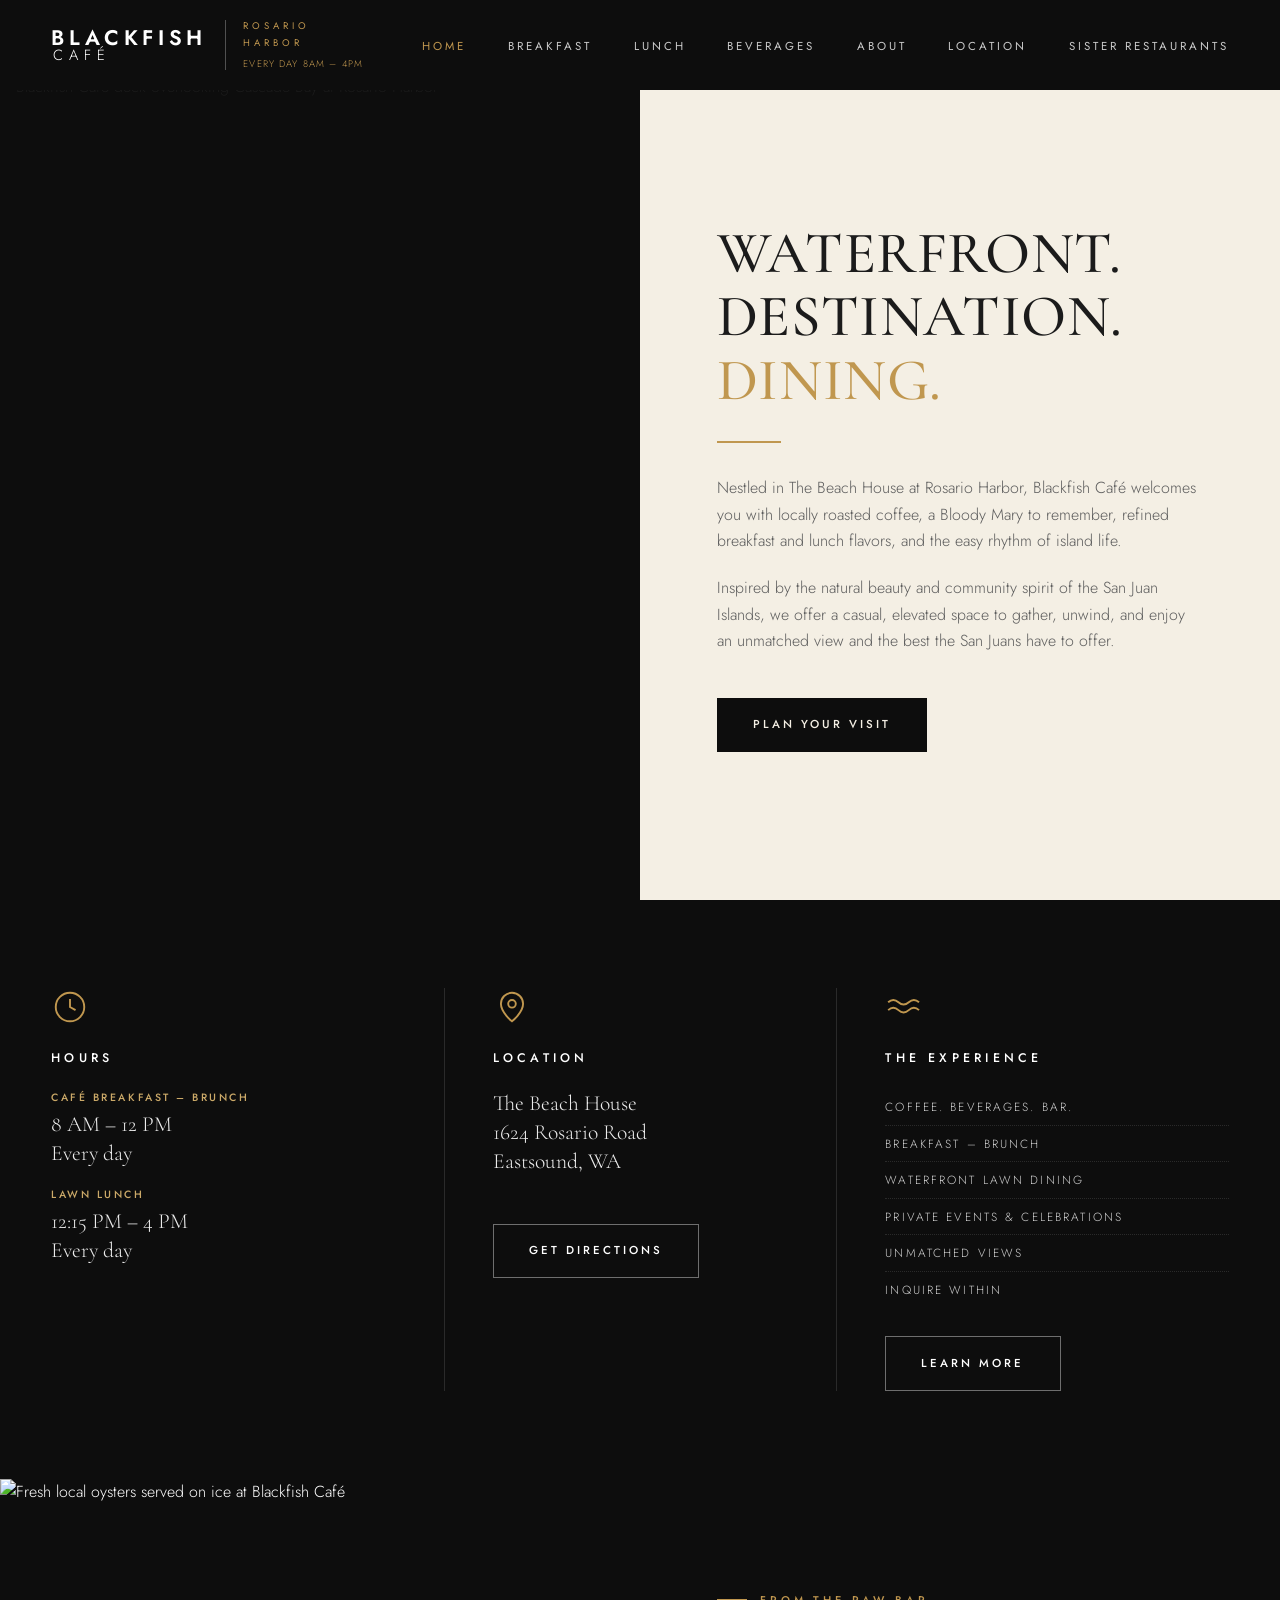
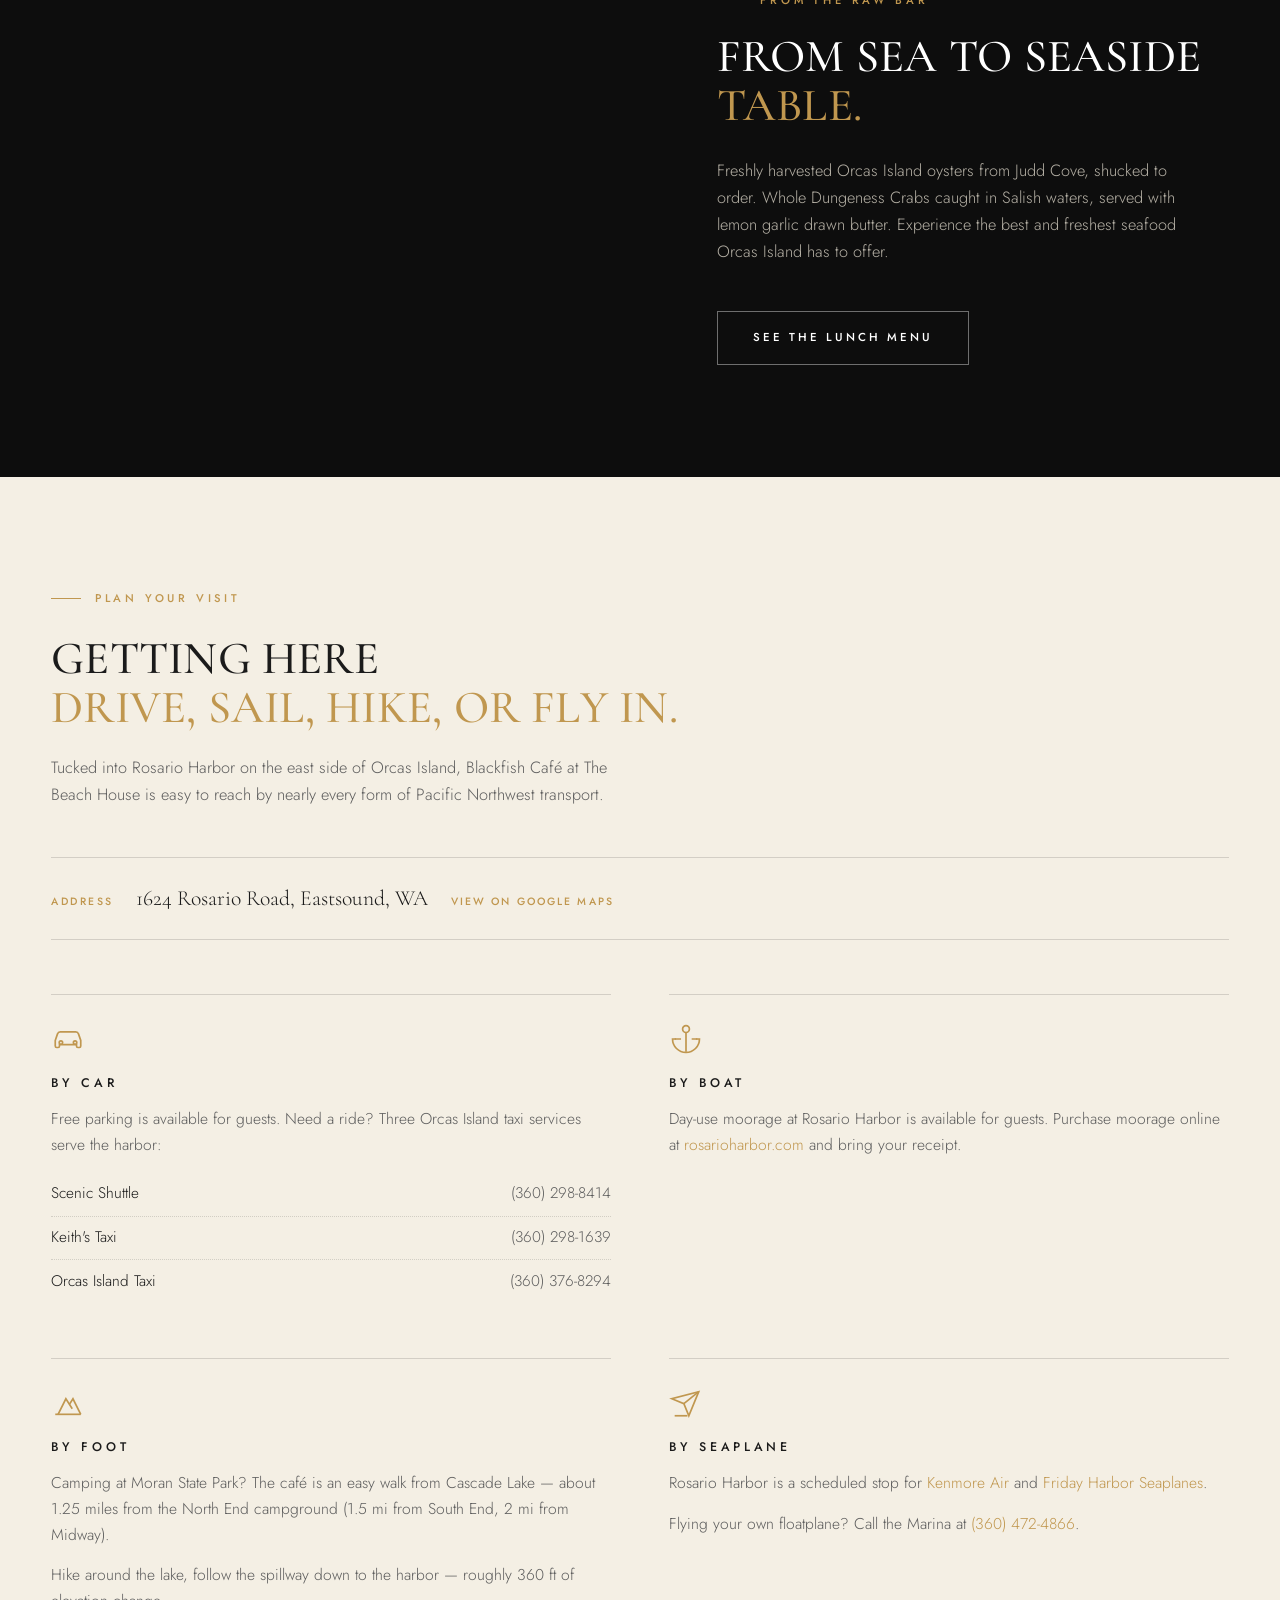
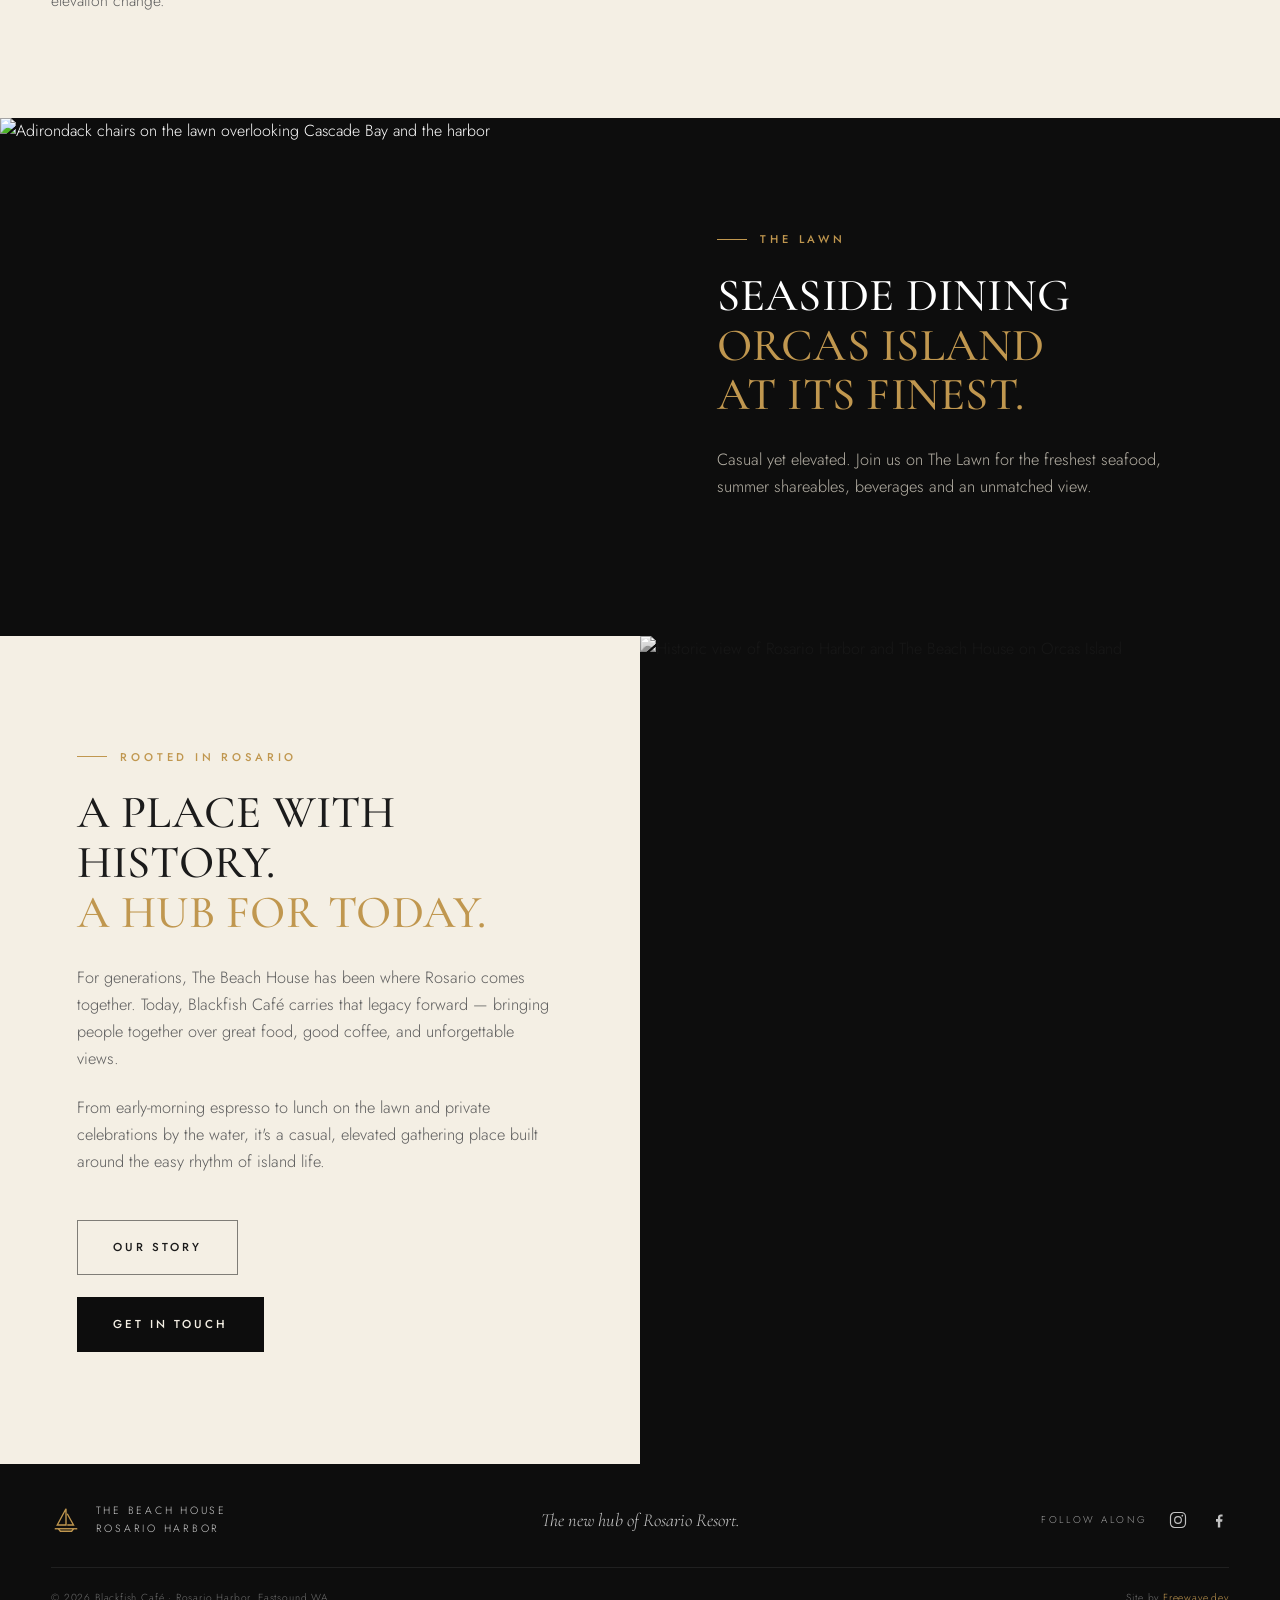
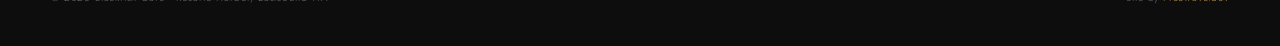
==== commit 04a44967: "Add Sister Restaurants nav link to harborbarorcas.com Co-Authored-By: Claude Sonnet 5 <noreply@anthr" ====
--- a/index.html
+++ b/index.html
@@ -432,8 +432,8 @@
   .feature{grid-template-columns:1fr}
   .feature-copy{padding:4rem 2rem;order:1}
   .feature-photo{order:2;min-height:300px}
-  .feature-photo--contain{min-height:0;aspect-ratio:4/3}
-  .feature-photo--contain img{object-fit:contain;object-position:center 75%}
+  .feature-photo--contain{min-height:300px;aspect-ratio:4/3}
+  .feature-photo--contain img{object-fit:cover;object-position:center 75%}
   .arrive{padding:4rem 1.6rem}
   .arrive-grid{grid-template-columns:1fr;gap:0}
   .arrive-card{padding-top:2rem;margin-top:2rem}
@@ -470,6 +470,7 @@
     <li><a href="beverages.html">Beverages</a></li>
     <li><a href="#about">About</a></li>
     <li><a href="#location">Location</a></li>
+    <li><a href="https://harborbarorcas.com" target="_blank" rel="noopener">Sister Restaurants</a></li>
   </ul>
 </nav>
 
